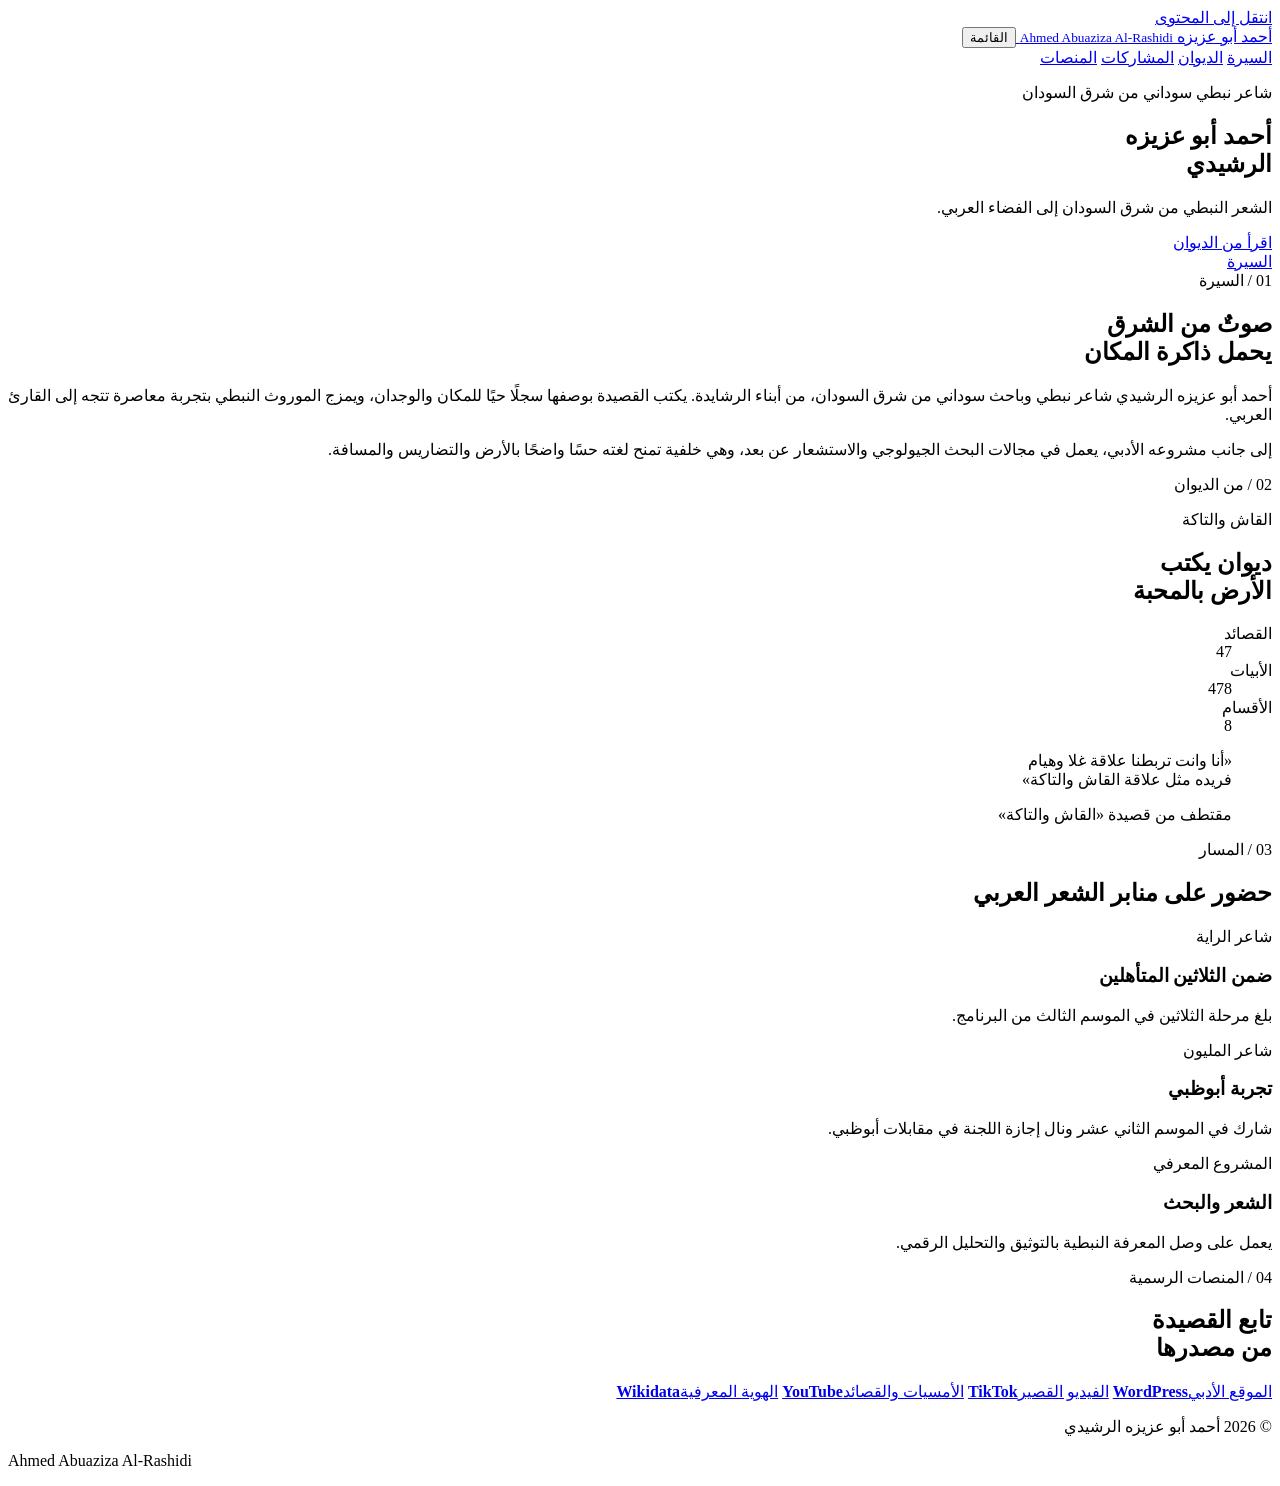
==== index.html @ 15a1726a "Add literary site index.html" ====
<!doctype html>
<html lang="ar" dir="rtl">
<head>
  <meta charset="utf-8">
  <meta name="viewport" content="width=device-width, initial-scale=1">
  <title>أحمد أبو عزيزه الرشيدي | شاعر نبطي سوداني</title>
  <meta name="description" content="الموقع الأدبي لأحمد أبو عزيزه الرشيدي، شاعر نبطي سوداني من شرق السودان، وصاحب ديوان القاش والتاكة.">
  <meta name="author" content="أحمد أبو عزيزه الرشيدي">
  <meta name="robots" content="index,follow,max-image-preview:large,max-snippet:-1">
  <meta name="theme-color" content="#0d2222">
  <link rel="canonical" href="https://abuaziza404-tech.github.io/Bouhhh/">
  <link rel="manifest" href="manifest.webmanifest">
  <link rel="stylesheet" href="styles.css">
  <meta property="og:type" content="profile">
  <meta property="og:locale" content="ar_AR">
  <meta property="og:title" content="أحمد أبو عزيزه الرشيدي | شاعر نبطي سوداني">
  <meta property="og:description" content="الشعر النبطي من شرق السودان إلى الفضاء العربي.">
  <meta property="og:image" content="https://abuaziza404-tech.github.io/Bouhhh/assets/hero.webp">
  <meta property="og:url" content="https://abuaziza404-tech.github.io/Bouhhh/">
  <script type="application/ld+json">
  {
    "@context": "https://schema.org",
    "@graph": [
      {
        "@type": "Person",
        "@id": "https://abuaziza404-tech.github.io/Bouhhh/#person",
        "name": "أحمد أبو عزيزه الرشيدي",
        "alternateName": ["Ahmed Abuaziza Al-Rashidi", "أحمد أبوعزيزه الرشيدي"],
        "jobTitle": "شاعر نبطي وباحث سوداني",
        "description": "شاعر نبطي سوداني من شرق السودان، من أبناء الرشايدة، وصاحب ديوان القاش والتاكة.",
        "nationality": {"@type": "Country", "name": "السودان"},
        "knowsAbout": ["الشعر النبطي", "الثقافة السودانية", "التراث الرشيدي", "الاستشعار عن بعد", "الجيولوجيا"],
        "sameAs": [
          "https://www.wikidata.org/wiki/Q141683121",
          "https://ahmedabuazizaalrashidi.wordpress.com/",
          "https://www.tiktok.com/@abuaz404",
          "https://www.youtube.com/@abuaz404"
        ]
      },
      {
        "@type": "Book",
        "name": "القاش والتاكة",
        "inLanguage": "ar",
        "genre": "الشعر النبطي",
        "author": {"@id": "https://abuaziza404-tech.github.io/Bouhhh/#person"},
        "description": "ديوان شعري يضم 47 قصيدة و478 بيتًا في ثمانية أقسام."
      },
      {
        "@type": "WebSite",
        "name": "أحمد أبو عزيزه الرشيدي",
        "url": "https://abuaziza404-tech.github.io/Bouhhh/",
        "inLanguage": "ar",
        "about": {"@id": "https://abuaziza404-tech.github.io/Bouhhh/#person"}
      }
    ]
  }
  </script>
</head>
<body>
  <a class="skip-link" href="#main">انتقل إلى المحتوى</a>
  <header class="site-header" aria-label="رأس الصفحة">
    <a class="brand" href="#top" aria-label="أحمد أبو عزيزه الرشيدي - البداية">
      <span>أحمد أبو عزيزه</span>
      <small>Ahmed Abuaziza Al-Rashidi</small>
    </a>
    <button class="menu-toggle" type="button" aria-expanded="false" aria-controls="site-nav">القائمة</button>
    <nav id="site-nav" aria-label="التنقل الرئيسي">
      <a href="#about">السيرة</a>
      <a href="#diwan">الديوان</a>
      <a href="#journey">المشاركات</a>
      <a href="#links">المنصات</a>
    </nav>
  </header>

  <main id="main">
    <section class="hero" id="top" aria-labelledby="hero-title">
      <div class="hero-shade"></div>
      <div class="hero-content reveal">
        <p class="eyebrow">شاعر نبطي سوداني من شرق السودان</p>
        <h1 id="hero-title">أحمد أبو عزيزه<br>الرشيدي</h1>
        <p class="hero-line">الشعر النبطي من شرق السودان إلى الفضاء العربي.</p>
        <a class="primary-action" href="#diwan">اقرأ من الديوان</a>
      </div>
      <a class="scroll-cue" href="#about" aria-label="انتقل إلى السيرة"><span></span>السيرة</a>
    </section>

    <section class="intro section" id="about" aria-labelledby="about-title">
      <div class="section-kicker">01 / السيرة</div>
      <div class="intro-grid">
        <h2 id="about-title">صوتٌ من الشرق<br>يحمل ذاكرة المكان</h2>
        <div class="prose reveal">
          <p>أحمد أبو عزيزه الرشيدي شاعر نبطي وباحث سوداني من شرق السودان، من أبناء الرشايدة. يكتب القصيدة بوصفها سجلًا حيًا للمكان والوجدان، ويمزج الموروث النبطي بتجربة معاصرة تتجه إلى القارئ العربي.</p>
          <p>إلى جانب مشروعه الأدبي، يعمل في مجالات البحث الجيولوجي والاستشعار عن بعد، وهي خلفية تمنح لغته حسًا واضحًا بالأرض والتضاريس والمسافة.</p>
        </div>
      </div>
    </section>

    <section class="diwan section" id="diwan" aria-labelledby="diwan-title">
      <div class="section-kicker">02 / من الديوان</div>
      <div class="diwan-layout">
        <div>
          <p class="overline">القاش والتاكة</p>
          <h2 id="diwan-title">ديوان يكتب<br>الأرض بالمحبة</h2>
          <dl class="facts" aria-label="بيانات الديوان">
            <div><dt>القصائد</dt><dd>47</dd></div>
            <div><dt>الأبيات</dt><dd>478</dd></div>
            <div><dt>الأقسام</dt><dd>8</dd></div>
          </dl>
        </div>
        <blockquote class="poem reveal">
          <p>«أنا وانت تربطنا علاقة غلا وهيام<br>فريده مثل علاقة القاش والتاكة»</p>
          <footer>مقتطف من قصيدة «القاش والتاكة»</footer>
        </blockquote>
      </div>
    </section>

    <section class="journey section" id="journey" aria-labelledby="journey-title">
      <div class="section-kicker">03 / المسار</div>
      <h2 id="journey-title">حضور على منابر الشعر العربي</h2>
      <div class="timeline">
        <article class="reveal">
          <time>شاعر الراية</time>
          <h3>ضمن الثلاثين المتأهلين</h3>
          <p>بلغ مرحلة الثلاثين في الموسم الثالث من البرنامج.</p>
        </article>
        <article class="reveal">
          <time>شاعر المليون</time>
          <h3>تجربة أبوظبي</h3>
          <p>شارك في الموسم الثاني عشر ونال إجازة اللجنة في مقابلات أبوظبي.</p>
        </article>
        <article class="reveal">
          <time>المشروع المعرفي</time>
          <h3>الشعر والبحث</h3>
          <p>يعمل على وصل المعرفة النبطية بالتوثيق والتحليل الرقمي.</p>
        </article>
      </div>
    </section>

    <section class="links section" id="links" aria-labelledby="links-title">
      <div class="section-kicker">04 / المنصات الرسمية</div>
      <div class="links-layout">
        <h2 id="links-title">تابع القصيدة<br>من مصدرها</h2>
        <div class="link-list">
          <a href="https://ahmedabuazizaalrashidi.wordpress.com/" rel="me noopener" target="_blank"><span>الموقع الأدبي</span><b>WordPress</b></a>
          <a href="https://www.tiktok.com/@abuaz404" rel="me noopener" target="_blank"><span>الفيديو القصير</span><b>TikTok</b></a>
          <a href="https://www.youtube.com/@abuaz404" rel="me noopener" target="_blank"><span>الأمسيات والقصائد</span><b>YouTube</b></a>
          <a href="https://www.wikidata.org/wiki/Q141683121" rel="me noopener" target="_blank"><span>الهوية المعرفية</span><b>Wikidata</b></a>
        </div>
      </div>
    </section>
  </main>

  <footer class="site-footer">
    <p>© <span id="year">2026</span> أحمد أبو عزيزه الرشيدي</p>
    <p lang="en" dir="ltr">Ahmed Abuaziza Al-Rashidi</p>
  </footer>
  <script src="app.js"></script>
</body>
</html>
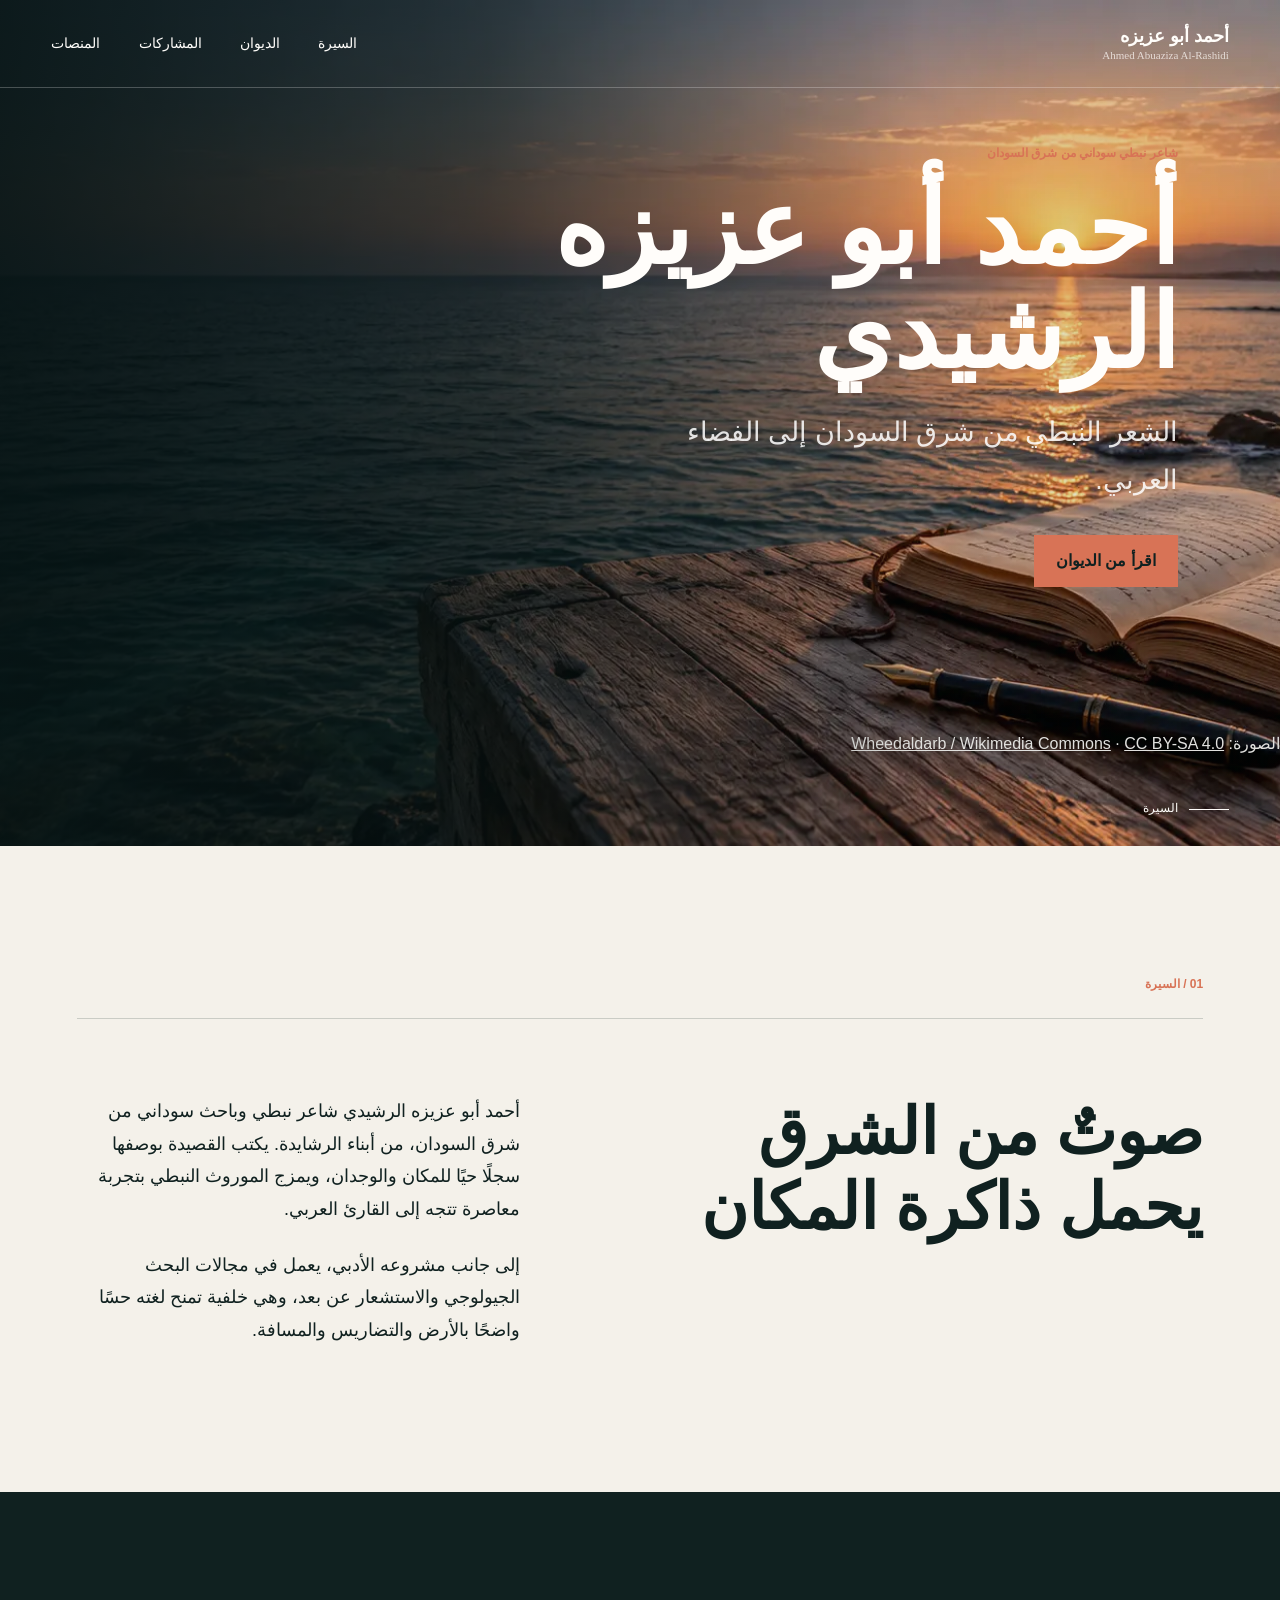
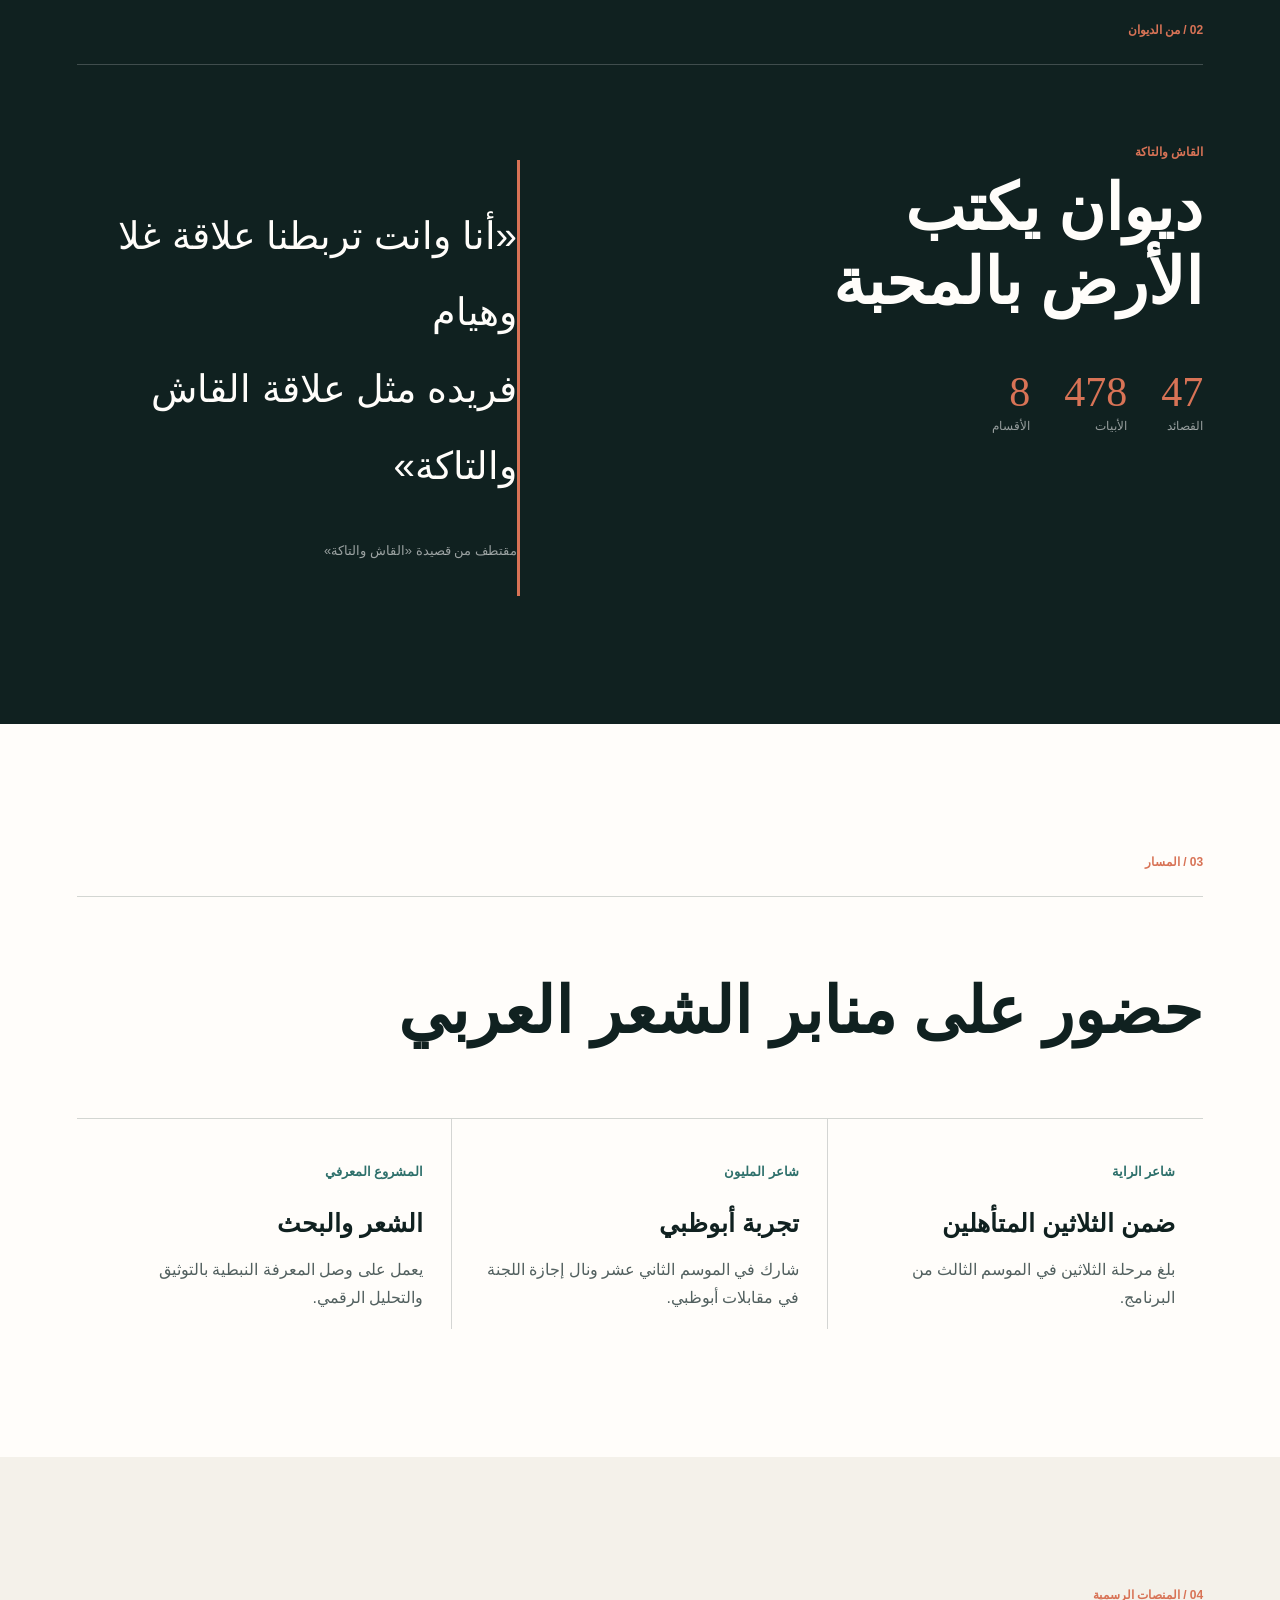
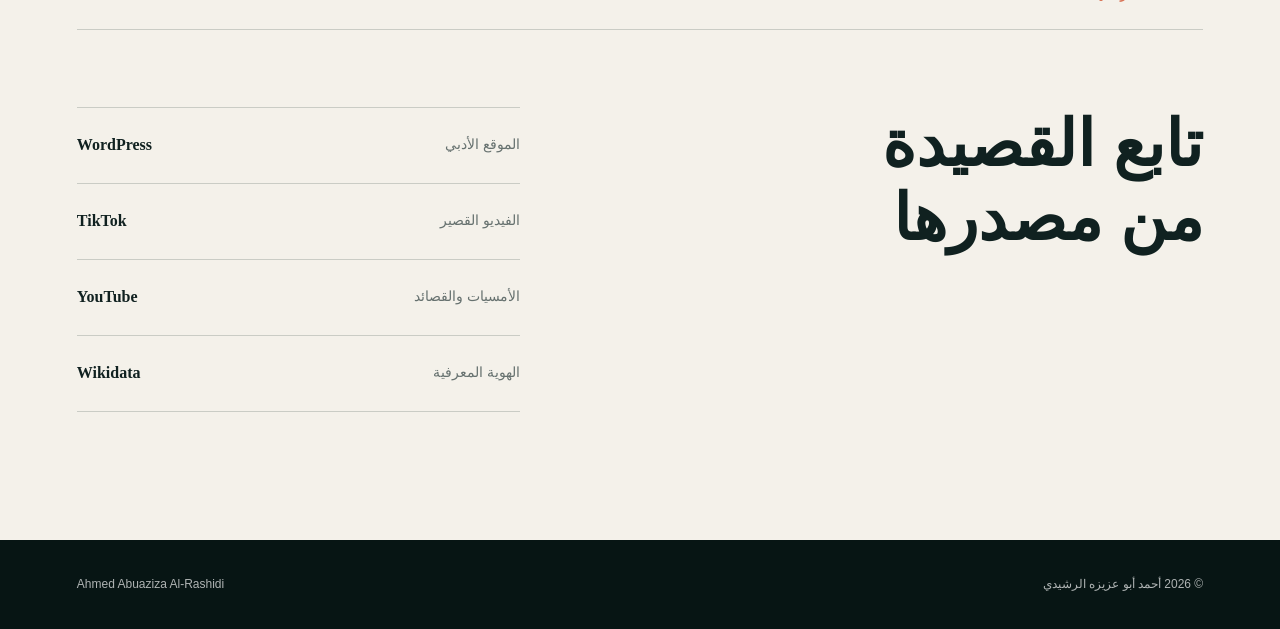
==== commit fc2ac532: "Use verified portrait with Wikimedia attribution" ====
--- a/index.html
+++ b/index.html
@@ -15,7 +15,7 @@
   <meta property="og:locale" content="ar_AR">
   <meta property="og:title" content="أحمد أبو عزيزه الرشيدي | شاعر نبطي سوداني">
   <meta property="og:description" content="الشعر النبطي من شرق السودان إلى الفضاء العربي.">
-  <meta property="og:image" content="https://abuaziza404-tech.github.io/Bouhhh/assets/hero.webp">
+  <meta property="og:image" content="https://commons.wikimedia.org/wiki/Special:Redirect/file/Ahmed_Abuaziza_Al-Rashidi_portrait.jpg">
   <meta property="og:url" content="https://abuaziza404-tech.github.io/Bouhhh/">
   <script type="application/ld+json">
   {
@@ -28,6 +28,7 @@
         "alternateName": ["Ahmed Abuaziza Al-Rashidi", "أحمد أبوعزيزه الرشيدي"],
         "jobTitle": "شاعر نبطي وباحث سوداني",
         "description": "شاعر نبطي سوداني من شرق السودان، من أبناء الرشايدة، وصاحب ديوان القاش والتاكة.",
+        "image": "https://commons.wikimedia.org/wiki/Special:Redirect/file/Ahmed_Abuaziza_Al-Rashidi_portrait.jpg",
         "nationality": {"@type": "Country", "name": "السودان"},
         "knowsAbout": ["الشعر النبطي", "الثقافة السودانية", "التراث الرشيدي", "الاستشعار عن بعد", "الجيولوجيا"],
         "sameAs": [
@@ -82,6 +83,7 @@
         <a class="primary-action" href="#diwan">اقرأ من الديوان</a>
       </div>
       <a class="scroll-cue" href="#about" aria-label="انتقل إلى السيرة"><span></span>السيرة</a>
+      <p class="image-credit">الصورة: <a href="https://commons.wikimedia.org/wiki/File:Ahmed_Abuaziza_Al-Rashidi_portrait.jpg" target="_blank" rel="noopener">Wheedaldarb / Wikimedia Commons</a> · <a href="https://creativecommons.org/licenses/by-sa/4.0/deed.ar" target="_blank" rel="noopener">CC BY-SA 4.0</a></p>
     </section>
 
     <section class="intro section" id="about" aria-labelledby="about-title">
--- a/styles.css
+++ b/styles.css
@@ -0,0 +1,127 @@
+:root {
+  --ink: #102120;
+  --paper: #f4f1ea;
+  --sea: #2e706b;
+  --coral: #d87356;
+  --white: #fffdfa;
+  --line: rgba(16, 33, 32, .18);
+  --max: 1180px;
+}
+
+* { box-sizing: border-box; }
+html { scroll-behavior: smooth; }
+body {
+  margin: 0;
+  color: var(--ink);
+  background: var(--paper);
+  font-family: Tahoma, Arial, sans-serif;
+  line-height: 1.8;
+}
+a { color: inherit; }
+.skip-link { position: fixed; top: -80px; right: 16px; z-index: 100; background: var(--white); padding: 10px 16px; }
+.skip-link:focus { top: 16px; }
+
+.site-header {
+  position: absolute;
+  inset: 0 0 auto;
+  z-index: 10;
+  min-height: 88px;
+  padding: 18px clamp(20px, 4vw, 64px);
+  display: flex;
+  align-items: center;
+  justify-content: space-between;
+  gap: 24px;
+  color: var(--white);
+  border-bottom: 1px solid rgba(255,255,255,.24);
+}
+.brand { text-decoration: none; display: flex; flex-direction: column; line-height: 1.3; }
+.brand span { font-size: 18px; font-weight: 700; }
+.brand small { font-family: Georgia, serif; font-size: 11px; opacity: .72; }
+nav { display: flex; gap: clamp(18px, 3vw, 42px); }
+nav a { text-decoration: none; font-size: 14px; position: relative; }
+nav a::after { content: ""; position: absolute; right: 0; left: 100%; bottom: -7px; height: 2px; background: var(--coral); transition: left .25s ease; }
+nav a:hover::after, nav a:focus-visible::after { left: 0; }
+.menu-toggle { display: none; border: 1px solid rgba(255,255,255,.55); color: white; background: transparent; padding: 8px 12px; font: inherit; }
+
+.hero {
+  min-height: 94svh;
+  position: relative;
+  display: grid;
+  align-items: center;
+  background: var(--ink) url("assets/hero.webp") center/cover no-repeat;
+  color: var(--white);
+  overflow: hidden;
+}
+.hero-shade { position: absolute; inset: 0; background: linear-gradient(90deg, rgba(7,20,20,.90) 0%, rgba(7,20,20,.64) 38%, rgba(7,20,20,.12) 72%); }
+.hero-content { position: relative; z-index: 1; width: min(700px, 88vw); margin-right: clamp(24px, 8vw, 140px); padding-top: 72px; }
+.eyebrow, .overline, .section-kicker { font-size: 12px; font-weight: 700; letter-spacing: 0; color: var(--coral); }
+h1, h2, h3, p { margin-top: 0; }
+h1 { margin-bottom: 22px; font-size: clamp(54px, 8vw, 118px); line-height: 1.02; letter-spacing: 0; font-weight: 800; }
+.hero-line { max-width: 540px; margin-bottom: 30px; font-size: clamp(18px, 2.1vw, 28px); color: rgba(255,255,255,.86); }
+.primary-action { display: inline-block; padding: 12px 22px; background: var(--coral); color: var(--ink); text-decoration: none; font-weight: 700; transition: transform .2s ease, background .2s ease; }
+.primary-action:hover, .primary-action:focus-visible { transform: translateY(-3px); background: #ef9074; }
+.scroll-cue { position: absolute; z-index: 2; right: clamp(24px, 4vw, 64px); bottom: 26px; display: flex; align-items: center; gap: 11px; text-decoration: none; font-size: 12px; }
+.scroll-cue span { width: 40px; height: 1px; background: currentColor; animation: breathe 1.8s ease-in-out infinite; }
+
+.section { padding: clamp(72px, 10vw, 150px) clamp(24px, 6vw, 90px); }
+.section > * { max-width: var(--max); margin-left: auto; margin-right: auto; }
+.section-kicker { padding-bottom: 22px; border-bottom: 1px solid var(--line); margin-bottom: clamp(44px, 6vw, 82px); }
+.intro-grid, .diwan-layout, .links-layout { display: grid; grid-template-columns: minmax(0, 1fr) minmax(320px, .78fr); gap: clamp(40px, 9vw, 140px); align-items: start; }
+h2 { font-size: clamp(38px, 5vw, 72px); line-height: 1.16; letter-spacing: 0; margin-bottom: 0; }
+.prose { font-size: 18px; }
+.prose p + p { margin-top: 24px; }
+
+.diwan { color: var(--white); background: var(--ink); }
+.diwan .section-kicker { border-color: rgba(255,255,255,.2); }
+.overline { margin-bottom: 8px; }
+.facts { display: flex; gap: 34px; margin: 48px 0 0; }
+.facts div { display: flex; flex-direction: column; }
+.facts dt { color: rgba(255,255,255,.56); font-size: 12px; }
+.facts dd { order: -1; margin: 0; font: 42px Georgia, serif; color: var(--coral); }
+.poem { margin: 18px 0 0; padding: 38px 0 38px 36px; border-right: 3px solid var(--coral); font-family: Georgia, "Times New Roman", serif; }
+.poem p { font-family: Tahoma, Arial, sans-serif; font-size: clamp(25px, 3vw, 39px); line-height: 2; }
+.poem footer { color: rgba(255,255,255,.58); font: 13px Tahoma, Arial, sans-serif; }
+
+.journey { background: var(--white); }
+.journey h2 { max-width: 820px; margin: 0 0 70px; }
+.timeline { display: grid; grid-template-columns: repeat(3, 1fr); border-top: 1px solid var(--line); }
+.timeline article { padding: 38px 28px 0; border-right: 1px solid var(--line); }
+.timeline article:first-child { border-right: 0; }
+.timeline time { color: var(--sea); font-size: 13px; font-weight: 700; }
+.timeline h3 { margin: 15px 0 10px; font-size: 25px; }
+.timeline p { color: #52605f; }
+
+.link-list { border-top: 1px solid var(--line); }
+.link-list a { min-height: 76px; display: flex; align-items: center; justify-content: space-between; gap: 24px; border-bottom: 1px solid var(--line); text-decoration: none; transition: color .2s ease, padding .2s ease; }
+.link-list a:hover, .link-list a:focus-visible { color: var(--coral); padding-right: 10px; }
+.link-list span { font-size: 14px; color: #66716f; }
+.link-list b { direction: ltr; font-family: Georgia, serif; }
+
+.site-footer { display: flex; justify-content: space-between; gap: 20px; padding: 34px clamp(24px, 6vw, 90px); color: rgba(255,255,255,.68); background: #071514; font-size: 12px; }
+.site-footer p { margin: 0; }
+.reveal { opacity: 0; transform: translateY(22px); transition: opacity .7s ease, transform .7s ease; }
+.reveal.is-visible { opacity: 1; transform: none; }
+
+@keyframes breathe { 50% { width: 58px; } }
+@media (prefers-reduced-motion: reduce) { html { scroll-behavior: auto; } *, *::before, *::after { animation: none !important; transition: none !important; } .reveal { opacity: 1; transform: none; } }
+
+@media (max-width: 760px) {
+  .site-header { min-height: 72px; padding: 14px 20px; }
+  .brand span { font-size: 15px; }
+  .menu-toggle { display: block; }
+  nav { display: none; position: absolute; top: 72px; right: 0; left: 0; padding: 22px; flex-direction: column; gap: 18px; background: rgba(7,21,20,.98); }
+  nav.is-open { display: flex; }
+  .hero { min-height: 92svh; background-position: 59% center; }
+  .hero-shade { background: linear-gradient(180deg, rgba(7,20,20,.32), rgba(7,20,20,.9) 70%); }
+  .hero-content { width: auto; margin: 0; padding: 90px 24px 74px; align-self: end; }
+  h1 { font-size: clamp(48px, 16vw, 76px); }
+  .scroll-cue { display: none; }
+  .intro-grid, .diwan-layout, .links-layout { grid-template-columns: 1fr; gap: 44px; }
+  h2 { font-size: 42px; }
+  .facts { gap: 22px; justify-content: space-between; }
+  .poem { padding-left: 0; }
+  .timeline { grid-template-columns: 1fr; }
+  .timeline article { padding: 30px 0; border-right: 0; border-bottom: 1px solid var(--line); }
+  .timeline article:first-child { border-right: 0; }
+  .site-footer { flex-direction: column; }
+}
